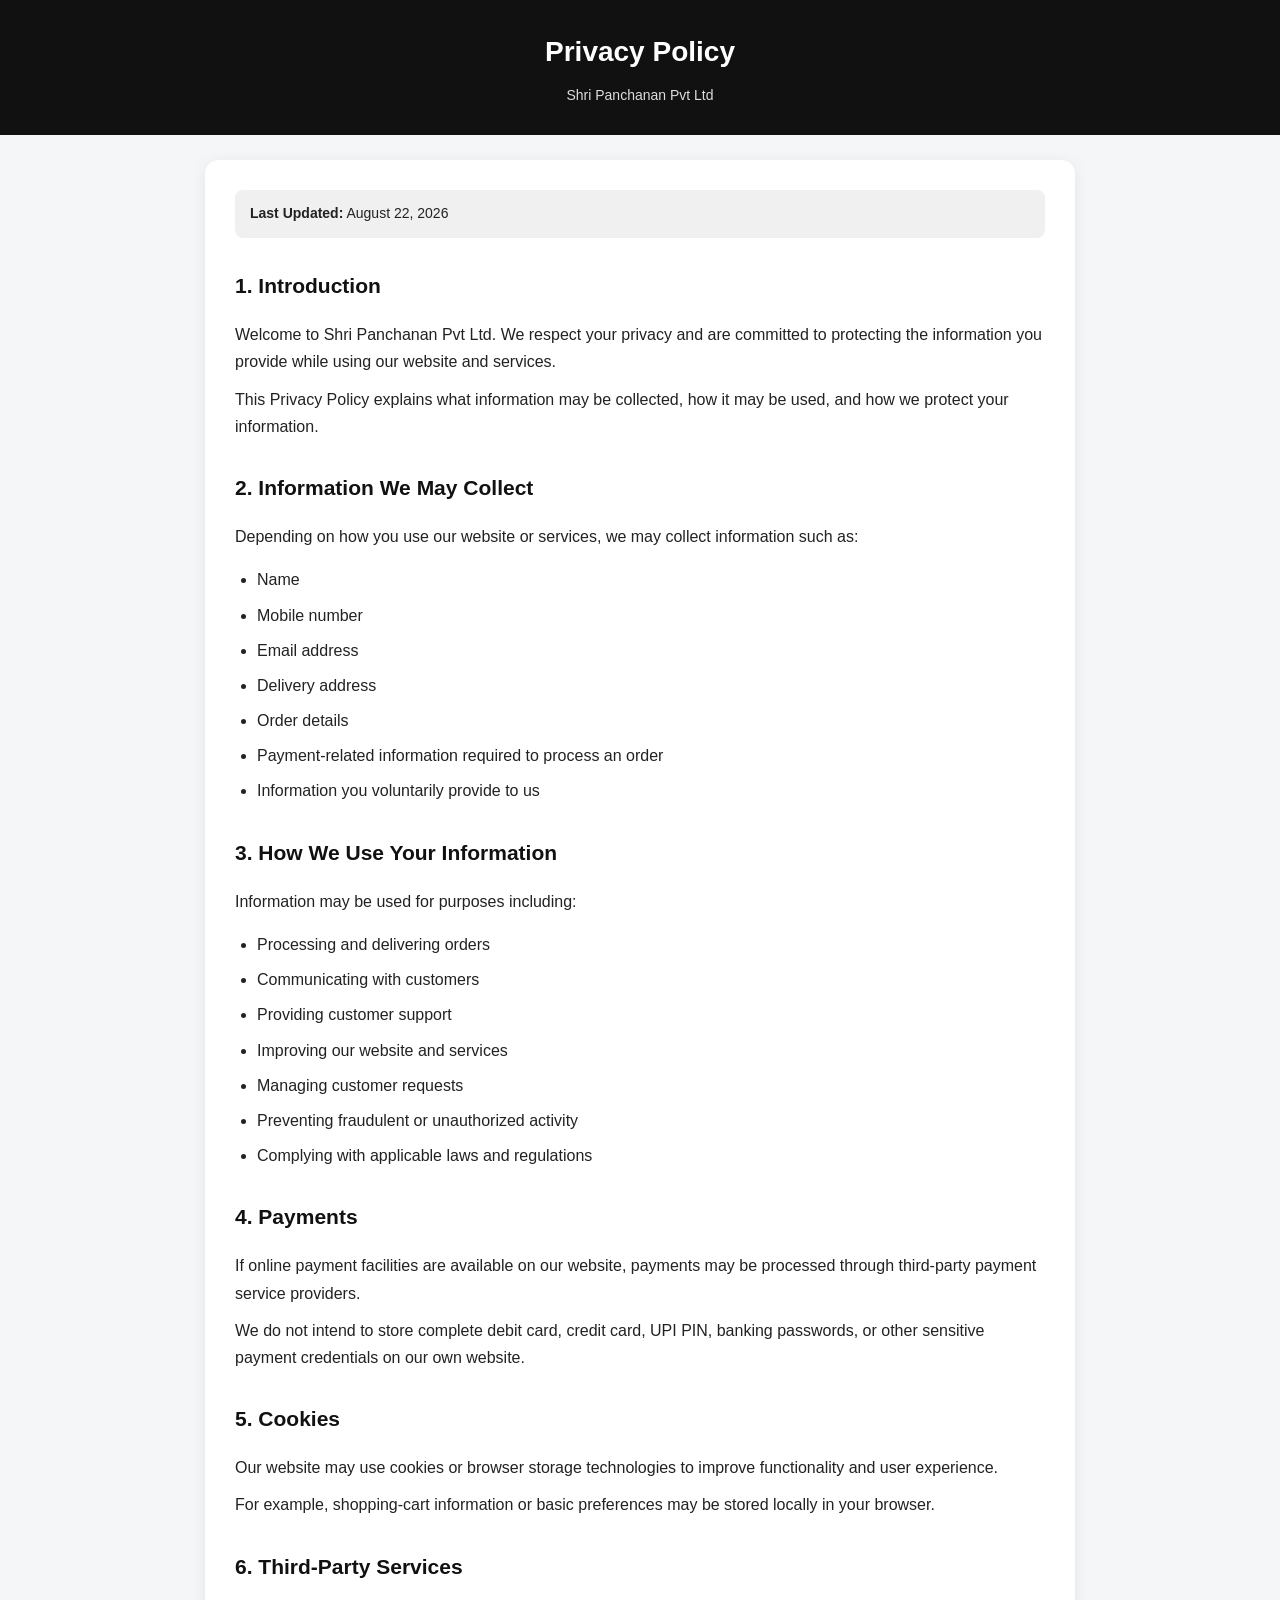
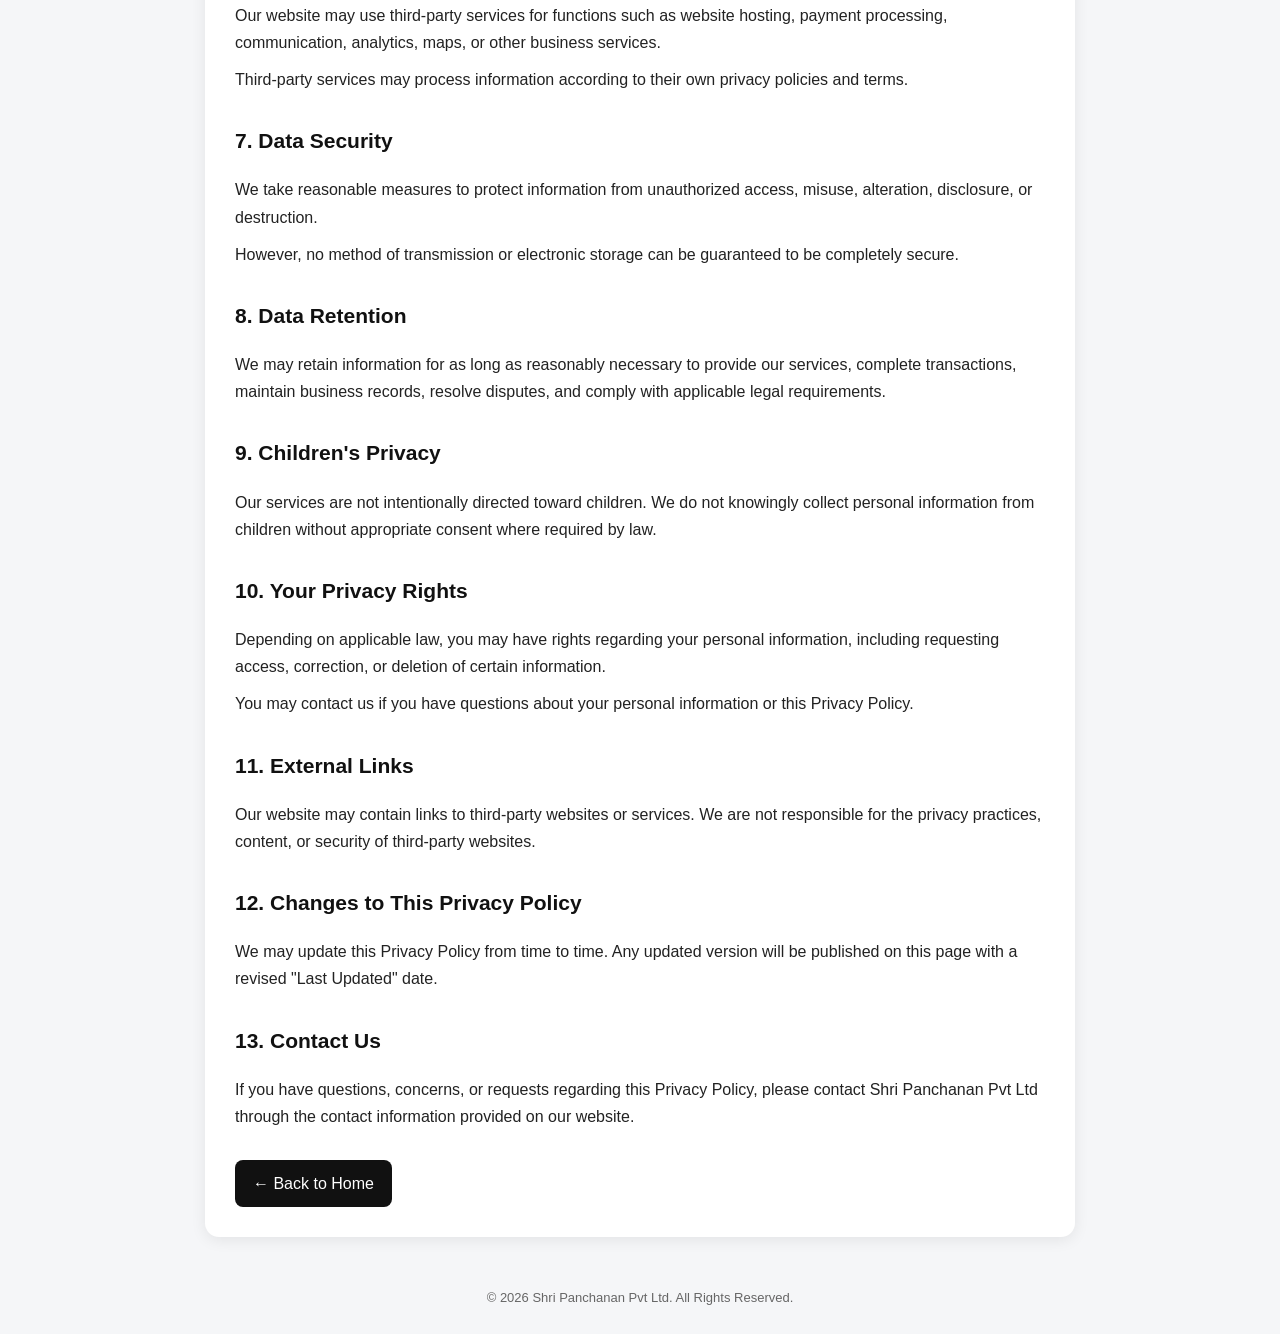
==== privacy-policy.html @ 5d2fafd4 "Add privacy policy page for Shri Panchanan Pvt Ltd" ====
<!DOCTYPE html>
<html lang="en">
<head>
  <meta charset="UTF-8">
  <meta name="viewport" content="width=device-width, initial-scale=1.0">

  <title>Privacy Policy | Shri Panchanan Pvt Ltd</title>

  <meta name="description"
        content="Privacy Policy of Shri Panchanan Pvt Ltd.">

  <meta name="theme-color" content="#111111">

  <style>
    * {
      box-sizing: border-box;
    }

    body {
      margin: 0;
      font-family: Arial, Helvetica, sans-serif;
      background: #f5f6f8;
      color: #222;
      line-height: 1.7;
    }

    header {
      background: #111;
      color: white;
      padding: 28px 18px;
      text-align: center;
    }

    header h1 {
      margin: 0;
      font-size: 28px;
    }

    header p {
      margin: 8px 0 0;
      color: #ddd;
      font-size: 14px;
    }

    main {
      max-width: 900px;
      margin: 25px auto;
      padding: 0 15px;
    }

    .policy {
      background: white;
      padding: 30px;
      border-radius: 14px;
      box-shadow: 0 3px 15px rgba(0,0,0,0.08);
    }

    h2 {
      margin-top: 30px;
      color: #111;
      font-size: 21px;
    }

    h2:first-child {
      margin-top: 0;
    }

    p {
      margin: 10px 0;
    }

    ul {
      padding-left: 22px;
    }

    li {
      margin-bottom: 8px;
    }

    .updated {
      background: #f0f0f0;
      padding: 12px 15px;
      border-radius: 8px;
      font-size: 14px;
      margin-bottom: 25px;
    }

    a {
      color: #0066cc;
      text-decoration: none;
    }

    a:hover {
      text-decoration: underline;
    }

    footer {
      text-align: center;
      padding: 25px 15px;
      color: #666;
      font-size: 13px;
    }

    .back-btn {
      display: inline-block;
      margin-top: 20px;
      padding: 10px 18px;
      background: #111;
      color: white;
      border-radius: 8px;
      text-decoration: none;
    }

    .back-btn:hover {
      background: #333;
      text-decoration: none;
    }

    @media (max-width: 600px) {
      header h1 {
        font-size: 23px;
      }

      .policy {
        padding: 20px;
      }

      h2 {
        font-size: 19px;
      }
    }
  </style>
</head>

<body>

<header>
  <h1>Privacy Policy</h1>
  <p>Shri Panchanan Pvt Ltd</p>
</header>

<main>
  <div class="policy">

    <div class="updated">
      <strong>Last Updated:</strong> August 22, 2026
    </div>

    <h2>1. Introduction</h2>

    <p>
      Welcome to Shri Panchanan Pvt Ltd. We respect your privacy and are
      committed to protecting the information you provide while using our
      website and services.
    </p>

    <p>
      This Privacy Policy explains what information may be collected,
      how it may be used, and how we protect your information.
    </p>


    <h2>2. Information We May Collect</h2>

    <p>
      Depending on how you use our website or services, we may collect
      information such as:
    </p>

    <ul>
      <li>Name</li>
      <li>Mobile number</li>
      <li>Email address</li>
      <li>Delivery address</li>
      <li>Order details</li>
      <li>Payment-related information required to process an order</li>
      <li>Information you voluntarily provide to us</li>
    </ul>


    <h2>3. How We Use Your Information</h2>

    <p>
      Information may be used for purposes including:
    </p>

    <ul>
      <li>Processing and delivering orders</li>
      <li>Communicating with customers</li>
      <li>Providing customer support</li>
      <li>Improving our website and services</li>
      <li>Managing customer requests</li>
      <li>Preventing fraudulent or unauthorized activity</li>
      <li>Complying with applicable laws and regulations</li>
    </ul>


    <h2>4. Payments</h2>

    <p>
      If online payment facilities are available on our website, payments
      may be processed through third-party payment service providers.
    </p>

    <p>
      We do not intend to store complete debit card, credit card, UPI PIN,
      banking passwords, or other sensitive payment credentials on our own
      website.
    </p>


    <h2>5. Cookies</h2>

    <p>
      Our website may use cookies or browser storage technologies to improve
      functionality and user experience.
    </p>

    <p>
      For example, shopping-cart information or basic preferences may be
      stored locally in your browser.
    </p>


    <h2>6. Third-Party Services</h2>

    <p>
      Our website may use third-party services for functions such as
      website hosting, payment processing, communication, analytics,
      maps, or other business services.
    </p>

    <p>
      Third-party services may process information according to their own
      privacy policies and terms.
    </p>


    <h2>7. Data Security</h2>

    <p>
      We take reasonable measures to protect information from unauthorized
      access, misuse, alteration, disclosure, or destruction.
    </p>

    <p>
      However, no method of transmission or electronic storage can be
      guaranteed to be completely secure.
    </p>


    <h2>8. Data Retention</h2>

    <p>
      We may retain information for as long as reasonably necessary to
      provide our services, complete transactions, maintain business
      records, resolve disputes, and comply with applicable legal
      requirements.
    </p>


    <h2>9. Children's Privacy</h2>

    <p>
      Our services are not intentionally directed toward children.
      We do not knowingly collect personal information from children
      without appropriate consent where required by law.
    </p>


    <h2>10. Your Privacy Rights</h2>

    <p>
      Depending on applicable law, you may have rights regarding your
      personal information, including requesting access, correction,
      or deletion of certain information.
    </p>

    <p>
      You may contact us if you have questions about your personal
      information or this Privacy Policy.
    </p>


    <h2>11. External Links</h2>

    <p>
      Our website may contain links to third-party websites or services.
      We are not responsible for the privacy practices, content, or
      security of third-party websites.
    </p>


    <h2>12. Changes to This Privacy Policy</h2>

    <p>
      We may update this Privacy Policy from time to time. Any updated
      version will be published on this page with a revised "Last Updated"
      date.
    </p>


    <h2>13. Contact Us</h2>

    <p>
      If you have questions, concerns, or requests regarding this Privacy
      Policy, please contact Shri Panchanan Pvt Ltd through the contact
      information provided on our website.
    </p>


    <a class="back-btn" href="index.html">
      ← Back to Home
    </a>

  </div>
</main>

<footer>
  © 2026 Shri Panchanan Pvt Ltd. All Rights Reserved.
</footer>

</body>
</html>
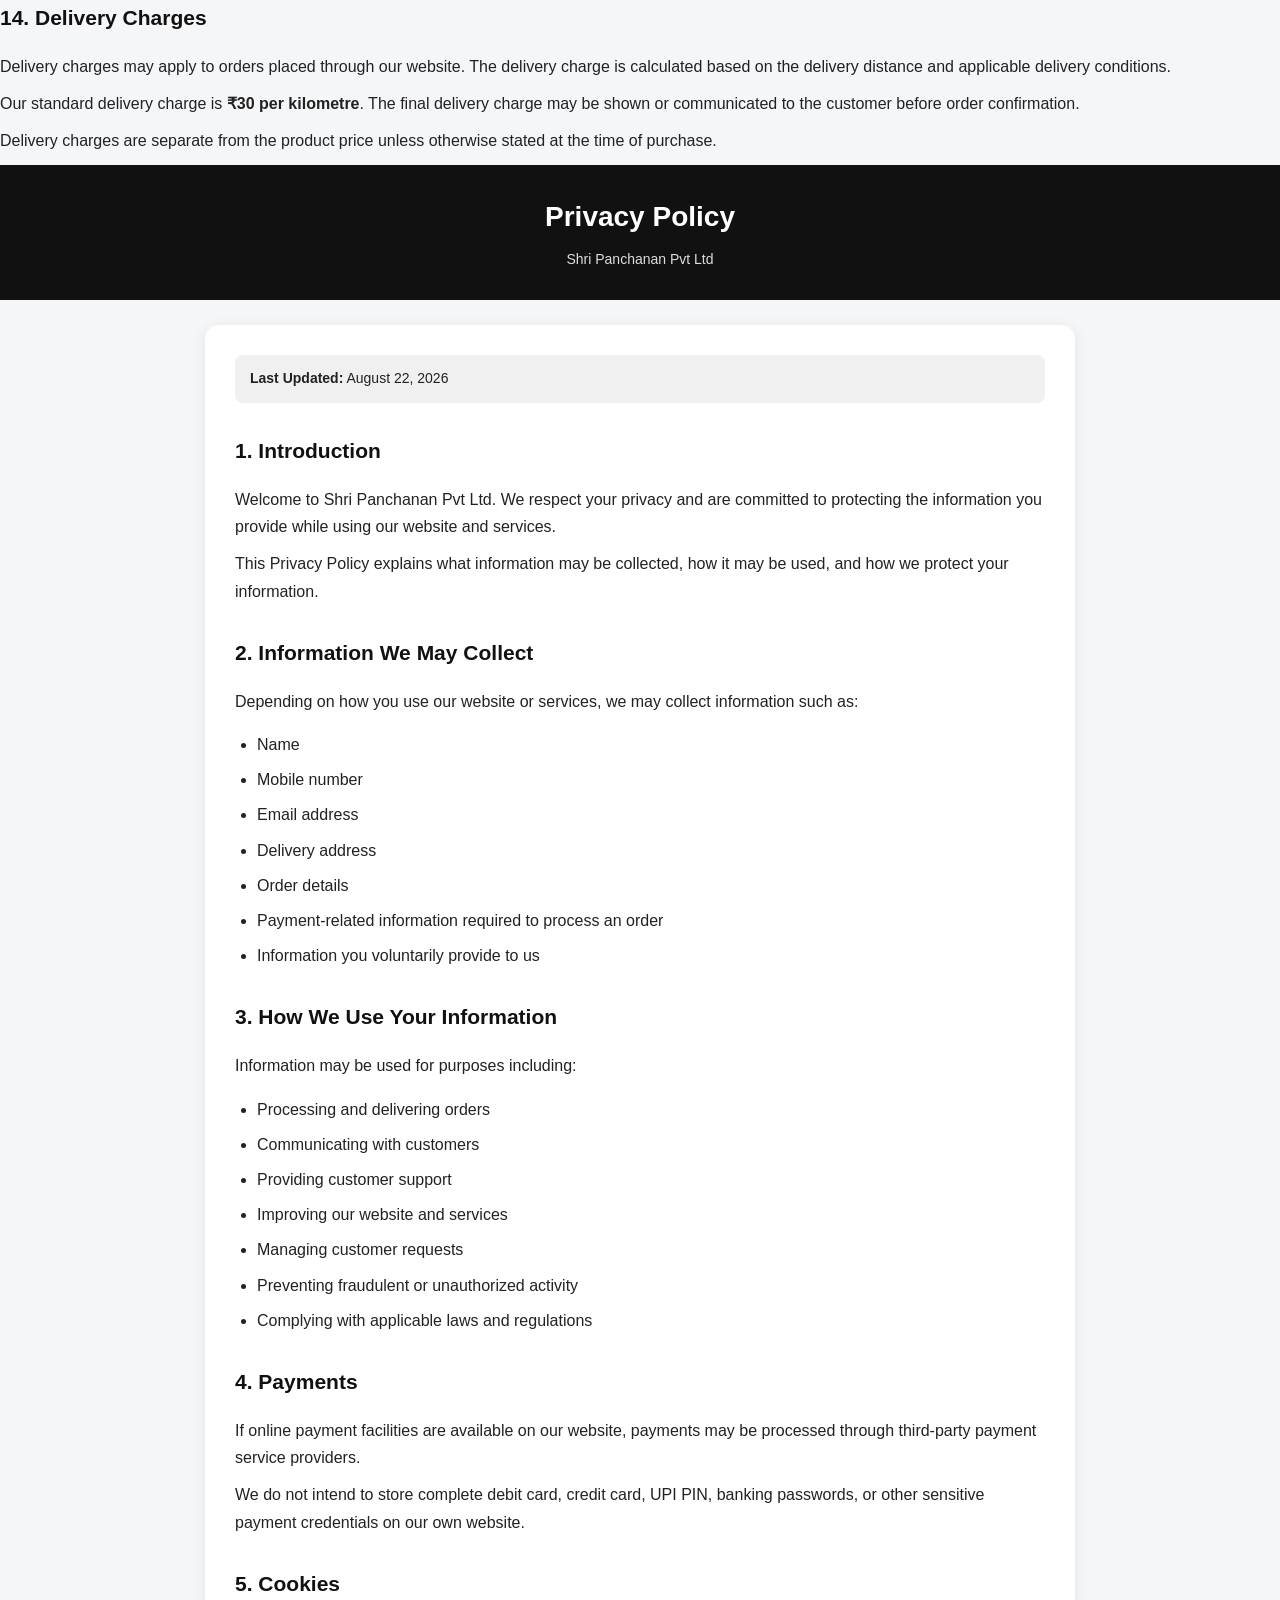
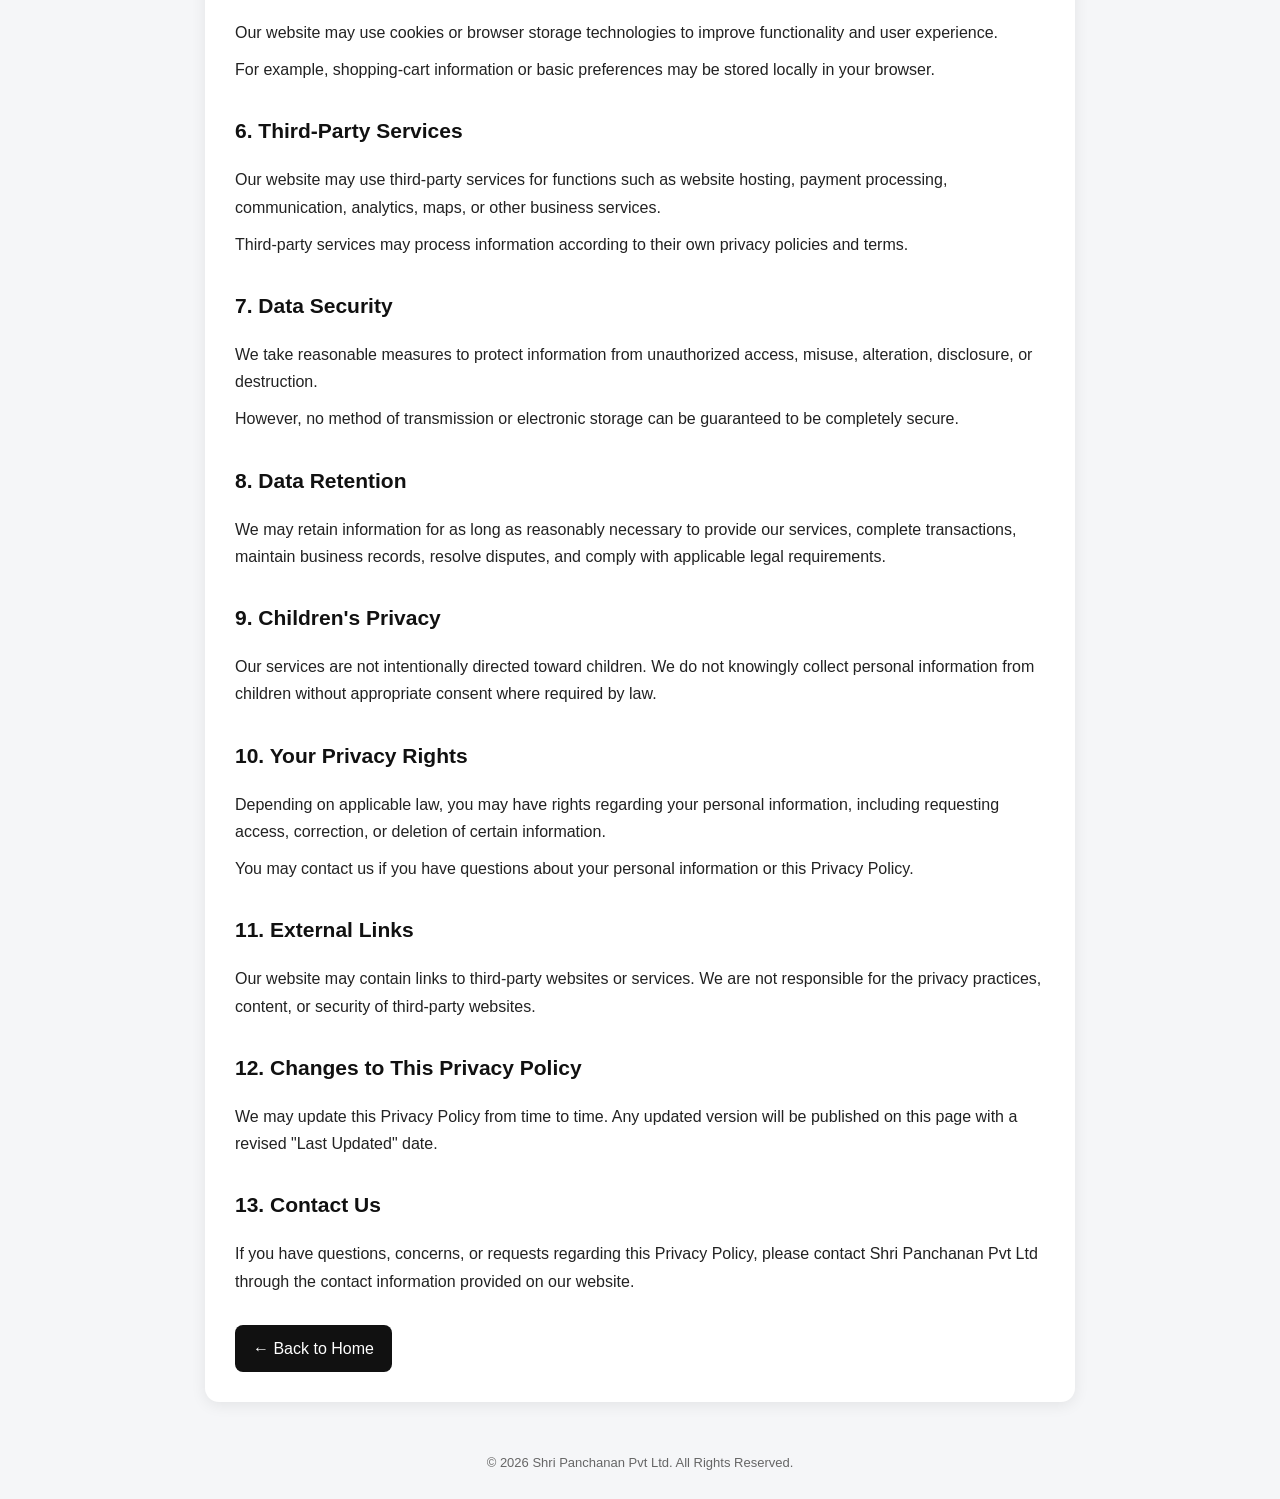
==== commit c808a56e: "Add delivery charges section to privacy policy Added section on delivery charges including calculati" ====
--- a/privacy-policy.html
+++ b/privacy-policy.html
@@ -10,7 +10,24 @@
         content="Privacy Policy of Shri Panchanan Pvt Ltd.">
 
   <meta name="theme-color" content="#111111">
-
+<h2>14. Delivery Charges</h2>
+
+<p>
+  Delivery charges may apply to orders placed through our website.
+  The delivery charge is calculated based on the delivery distance and
+  applicable delivery conditions.
+</p>
+
+<p>
+  Our standard delivery charge is <strong>₹30 per kilometre</strong>.
+  The final delivery charge may be shown or communicated to the customer
+  before order confirmation.
+</p>
+
+<p>
+  Delivery charges are separate from the product price unless otherwise
+  stated at the time of purchase.
+</p>
   <style>
     * {
       box-sizing: border-box;
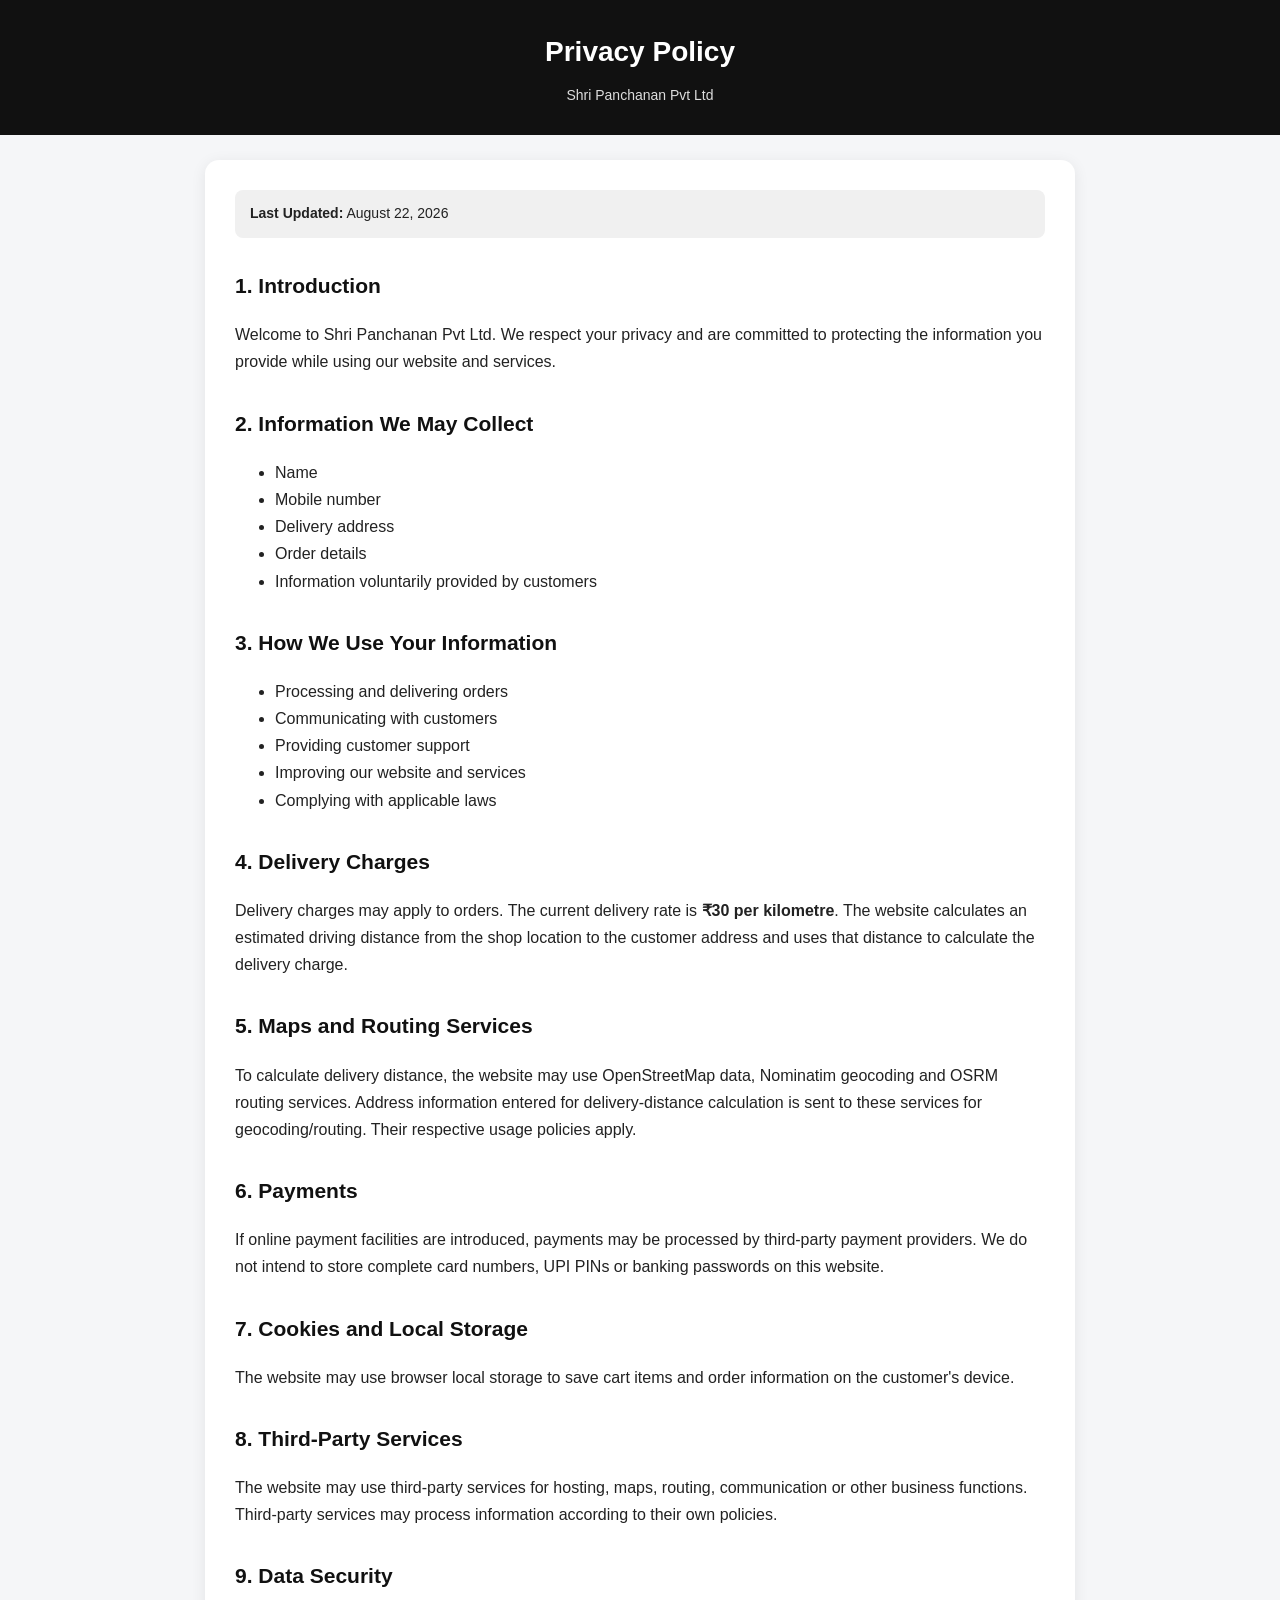
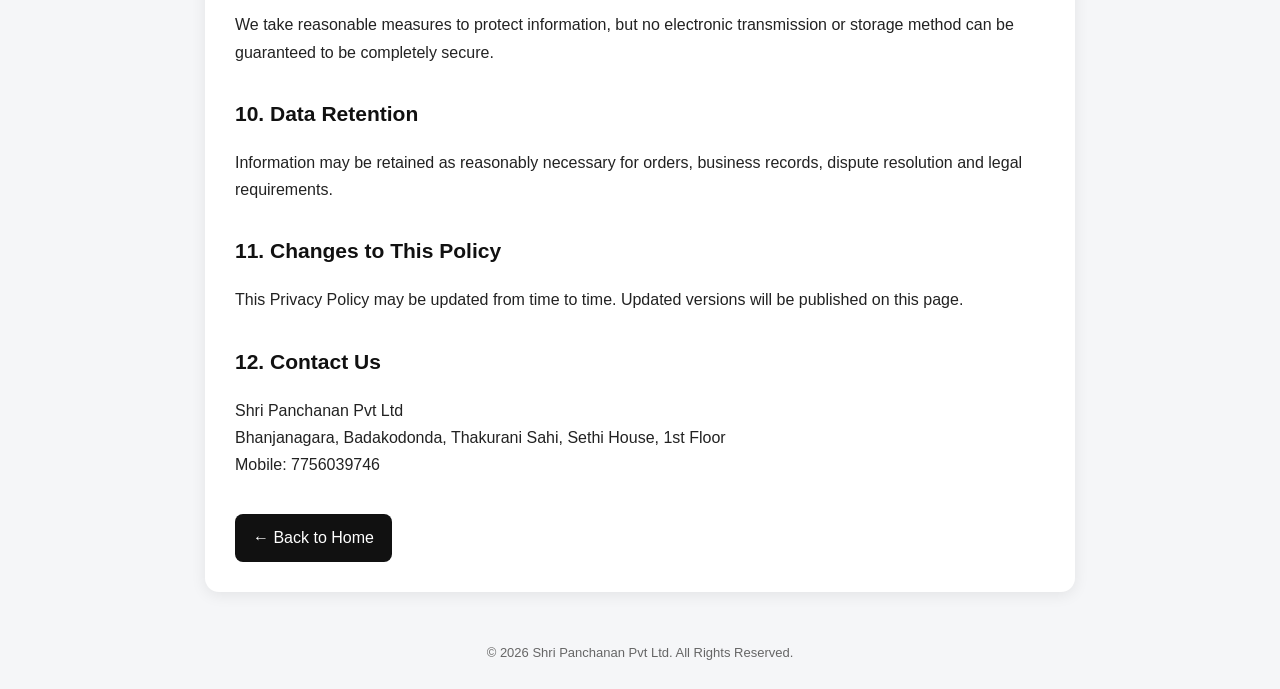
==== commit c07b0d4a: "Add files via upload" ====
--- a/privacy-policy.html
+++ b/privacy-policy.html
@@ -1,341 +1,50 @@
-<!DOCTYPE html>
+<!doctype html>
 <html lang="en">
 <head>
-  <meta charset="UTF-8">
-  <meta name="viewport" content="width=device-width, initial-scale=1.0">
-
-  <title>Privacy Policy | Shri Panchanan Pvt Ltd</title>
-
-  <meta name="description"
-        content="Privacy Policy of Shri Panchanan Pvt Ltd.">
-
-  <meta name="theme-color" content="#111111">
-<h2>14. Delivery Charges</h2>
-
-<p>
-  Delivery charges may apply to orders placed through our website.
-  The delivery charge is calculated based on the delivery distance and
-  applicable delivery conditions.
-</p>
-
-<p>
-  Our standard delivery charge is <strong>₹30 per kilometre</strong>.
-  The final delivery charge may be shown or communicated to the customer
-  before order confirmation.
-</p>
-
-<p>
-  Delivery charges are separate from the product price unless otherwise
-  stated at the time of purchase.
-</p>
-  <style>
-    * {
-      box-sizing: border-box;
-    }
-
-    body {
-      margin: 0;
-      font-family: Arial, Helvetica, sans-serif;
-      background: #f5f6f8;
-      color: #222;
-      line-height: 1.7;
-    }
-
-    header {
-      background: #111;
-      color: white;
-      padding: 28px 18px;
-      text-align: center;
-    }
-
-    header h1 {
-      margin: 0;
-      font-size: 28px;
-    }
-
-    header p {
-      margin: 8px 0 0;
-      color: #ddd;
-      font-size: 14px;
-    }
-
-    main {
-      max-width: 900px;
-      margin: 25px auto;
-      padding: 0 15px;
-    }
-
-    .policy {
-      background: white;
-      padding: 30px;
-      border-radius: 14px;
-      box-shadow: 0 3px 15px rgba(0,0,0,0.08);
-    }
-
-    h2 {
-      margin-top: 30px;
-      color: #111;
-      font-size: 21px;
-    }
-
-    h2:first-child {
-      margin-top: 0;
-    }
-
-    p {
-      margin: 10px 0;
-    }
-
-    ul {
-      padding-left: 22px;
-    }
-
-    li {
-      margin-bottom: 8px;
-    }
-
-    .updated {
-      background: #f0f0f0;
-      padding: 12px 15px;
-      border-radius: 8px;
-      font-size: 14px;
-      margin-bottom: 25px;
-    }
-
-    a {
-      color: #0066cc;
-      text-decoration: none;
-    }
-
-    a:hover {
-      text-decoration: underline;
-    }
-
-    footer {
-      text-align: center;
-      padding: 25px 15px;
-      color: #666;
-      font-size: 13px;
-    }
-
-    .back-btn {
-      display: inline-block;
-      margin-top: 20px;
-      padding: 10px 18px;
-      background: #111;
-      color: white;
-      border-radius: 8px;
-      text-decoration: none;
-    }
-
-    .back-btn:hover {
-      background: #333;
-      text-decoration: none;
-    }
-
-    @media (max-width: 600px) {
-      header h1 {
-        font-size: 23px;
-      }
-
-      .policy {
-        padding: 20px;
-      }
-
-      h2 {
-        font-size: 19px;
-      }
-    }
-  </style>
+<meta charset="utf-8">
+<meta name="viewport" content="width=device-width,initial-scale=1">
+<title>Privacy Policy | Shri Panchanan Pvt Ltd</title>
+<meta name="description" content="Privacy Policy of Shri Panchanan Pvt Ltd.">
+<meta name="theme-color" content="#111111">
+<style>
+*{box-sizing:border-box}body{margin:0;font-family:Arial,Helvetica,sans-serif;background:#f5f6f8;color:#222;line-height:1.7}
+header{background:#111;color:#fff;padding:28px 18px;text-align:center}header h1{margin:0;font-size:28px}header p{margin:8px 0 0;color:#ddd;font-size:14px}
+main{max-width:900px;margin:25px auto;padding:0 15px}.policy{background:#fff;padding:30px;border-radius:14px;box-shadow:0 3px 15px rgba(0,0,0,.08)}
+h2{margin-top:30px;color:#111;font-size:21px}h2:first-child{margin-top:0}.updated{background:#f0f0f0;padding:12px 15px;border-radius:8px;font-size:14px;margin-bottom:25px}
+a{color:#06c;text-decoration:none}.back-btn{display:inline-block;margin-top:20px;padding:10px 18px;background:#111;color:#fff;border-radius:8px}
+footer{text-align:center;padding:25px 15px;color:#666;font-size:13px}
+</style>
 </head>
-
 <body>
-
-<header>
-  <h1>Privacy Policy</h1>
-  <p>Shri Panchanan Pvt Ltd</p>
-</header>
-
-<main>
-  <div class="policy">
-
-    <div class="updated">
-      <strong>Last Updated:</strong> August 22, 2026
-    </div>
-
-    <h2>1. Introduction</h2>
-
-    <p>
-      Welcome to Shri Panchanan Pvt Ltd. We respect your privacy and are
-      committed to protecting the information you provide while using our
-      website and services.
-    </p>
-
-    <p>
-      This Privacy Policy explains what information may be collected,
-      how it may be used, and how we protect your information.
-    </p>
-
-
-    <h2>2. Information We May Collect</h2>
-
-    <p>
-      Depending on how you use our website or services, we may collect
-      information such as:
-    </p>
-
-    <ul>
-      <li>Name</li>
-      <li>Mobile number</li>
-      <li>Email address</li>
-      <li>Delivery address</li>
-      <li>Order details</li>
-      <li>Payment-related information required to process an order</li>
-      <li>Information you voluntarily provide to us</li>
-    </ul>
-
-
-    <h2>3. How We Use Your Information</h2>
-
-    <p>
-      Information may be used for purposes including:
-    </p>
-
-    <ul>
-      <li>Processing and delivering orders</li>
-      <li>Communicating with customers</li>
-      <li>Providing customer support</li>
-      <li>Improving our website and services</li>
-      <li>Managing customer requests</li>
-      <li>Preventing fraudulent or unauthorized activity</li>
-      <li>Complying with applicable laws and regulations</li>
-    </ul>
-
-
-    <h2>4. Payments</h2>
-
-    <p>
-      If online payment facilities are available on our website, payments
-      may be processed through third-party payment service providers.
-    </p>
-
-    <p>
-      We do not intend to store complete debit card, credit card, UPI PIN,
-      banking passwords, or other sensitive payment credentials on our own
-      website.
-    </p>
-
-
-    <h2>5. Cookies</h2>
-
-    <p>
-      Our website may use cookies or browser storage technologies to improve
-      functionality and user experience.
-    </p>
-
-    <p>
-      For example, shopping-cart information or basic preferences may be
-      stored locally in your browser.
-    </p>
-
-
-    <h2>6. Third-Party Services</h2>
-
-    <p>
-      Our website may use third-party services for functions such as
-      website hosting, payment processing, communication, analytics,
-      maps, or other business services.
-    </p>
-
-    <p>
-      Third-party services may process information according to their own
-      privacy policies and terms.
-    </p>
-
-
-    <h2>7. Data Security</h2>
-
-    <p>
-      We take reasonable measures to protect information from unauthorized
-      access, misuse, alteration, disclosure, or destruction.
-    </p>
-
-    <p>
-      However, no method of transmission or electronic storage can be
-      guaranteed to be completely secure.
-    </p>
-
-
-    <h2>8. Data Retention</h2>
-
-    <p>
-      We may retain information for as long as reasonably necessary to
-      provide our services, complete transactions, maintain business
-      records, resolve disputes, and comply with applicable legal
-      requirements.
-    </p>
-
-
-    <h2>9. Children's Privacy</h2>
-
-    <p>
-      Our services are not intentionally directed toward children.
-      We do not knowingly collect personal information from children
-      without appropriate consent where required by law.
-    </p>
-
-
-    <h2>10. Your Privacy Rights</h2>
-
-    <p>
-      Depending on applicable law, you may have rights regarding your
-      personal information, including requesting access, correction,
-      or deletion of certain information.
-    </p>
-
-    <p>
-      You may contact us if you have questions about your personal
-      information or this Privacy Policy.
-    </p>
-
-
-    <h2>11. External Links</h2>
-
-    <p>
-      Our website may contain links to third-party websites or services.
-      We are not responsible for the privacy practices, content, or
-      security of third-party websites.
-    </p>
-
-
-    <h2>12. Changes to This Privacy Policy</h2>
-
-    <p>
-      We may update this Privacy Policy from time to time. Any updated
-      version will be published on this page with a revised "Last Updated"
-      date.
-    </p>
-
-
-    <h2>13. Contact Us</h2>
-
-    <p>
-      If you have questions, concerns, or requests regarding this Privacy
-      Policy, please contact Shri Panchanan Pvt Ltd through the contact
-      information provided on our website.
-    </p>
-
-
-    <a class="back-btn" href="index.html">
-      ← Back to Home
-    </a>
-
-  </div>
-</main>
-
-<footer>
-  © 2026 Shri Panchanan Pvt Ltd. All Rights Reserved.
-</footer>
-
+<header><h1>Privacy Policy</h1><p>Shri Panchanan Pvt Ltd</p></header>
+<main><div class="policy">
+<div class="updated"><strong>Last Updated:</strong> August 22, 2026</div>
+<h2>1. Introduction</h2>
+<p>Welcome to Shri Panchanan Pvt Ltd. We respect your privacy and are committed to protecting the information you provide while using our website and services.</p>
+<h2>2. Information We May Collect</h2>
+<ul><li>Name</li><li>Mobile number</li><li>Delivery address</li><li>Order details</li><li>Information voluntarily provided by customers</li></ul>
+<h2>3. How We Use Your Information</h2>
+<ul><li>Processing and delivering orders</li><li>Communicating with customers</li><li>Providing customer support</li><li>Improving our website and services</li><li>Complying with applicable laws</li></ul>
+<h2>4. Delivery Charges</h2>
+<p>Delivery charges may apply to orders. The current delivery rate is <strong>₹30 per kilometre</strong>. The website calculates an estimated driving distance from the shop location to the customer address and uses that distance to calculate the delivery charge.</p>
+<h2>5. Maps and Routing Services</h2>
+<p>To calculate delivery distance, the website may use OpenStreetMap data, Nominatim geocoding and OSRM routing services. Address information entered for delivery-distance calculation is sent to these services for geocoding/routing. Their respective usage policies apply.</p>
+<h2>6. Payments</h2>
+<p>If online payment facilities are introduced, payments may be processed by third-party payment providers. We do not intend to store complete card numbers, UPI PINs or banking passwords on this website.</p>
+<h2>7. Cookies and Local Storage</h2>
+<p>The website may use browser local storage to save cart items and order information on the customer's device.</p>
+<h2>8. Third-Party Services</h2>
+<p>The website may use third-party services for hosting, maps, routing, communication or other business functions. Third-party services may process information according to their own policies.</p>
+<h2>9. Data Security</h2>
+<p>We take reasonable measures to protect information, but no electronic transmission or storage method can be guaranteed to be completely secure.</p>
+<h2>10. Data Retention</h2>
+<p>Information may be retained as reasonably necessary for orders, business records, dispute resolution and legal requirements.</p>
+<h2>11. Changes to This Policy</h2>
+<p>This Privacy Policy may be updated from time to time. Updated versions will be published on this page.</p>
+<h2>12. Contact Us</h2>
+<p>Shri Panchanan Pvt Ltd<br>Bhanjanagara, Badakodonda, Thakurani Sahi, Sethi House, 1st Floor<br>Mobile: 7756039746</p>
+<a class="back-btn" href="index.html">← Back to Home</a>
+</div></main>
+<footer>© 2026 Shri Panchanan Pvt Ltd. All Rights Reserved.</footer>
 </body>
 </html>
